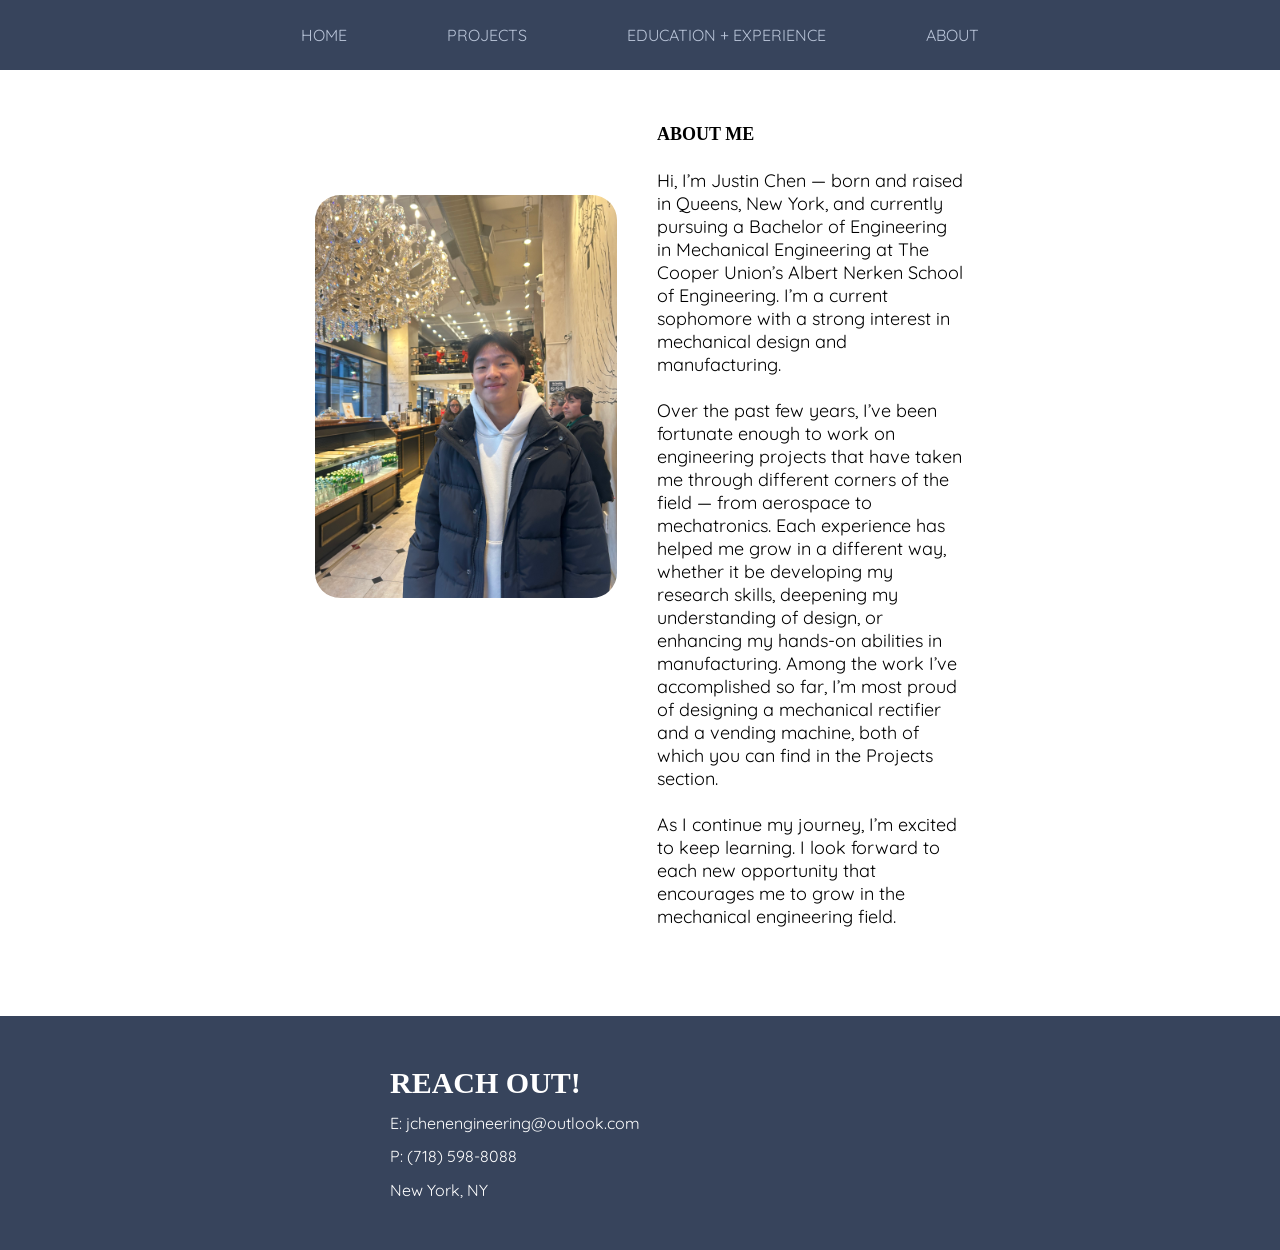
==== pages/about-me.html @ e2fb0d9d "portfolio" ====
<!DOCTYPE html>
<html lang="en">
    <head>
        <link rel="preconnect" href="https://fonts.googleapis.com">
        <link rel="preconnect" href="https://fonts.gstatic.com" crossorigin>
        <link href="https://fonts.googleapis.com/css2?family=Quicksand:wght@400&display=swap" rel="stylesheet">

        
        <link rel="preconnect" href="https://fonts.googleapis.com">
        <link rel="preconnect" href="https://fonts.gstatic.com" crossorigin>
        <link href="https://fonts.google.com/share?selection.family=Gelasio:ital,wght@0,400..700;1,400..700|Inter:ital,opsz,wght@0,14..32,100..900;1,14..32,100..900" rel="stylesheet">
        
        <link rel="stylesheet" href="../style.css">

        <meta charset="UTF-8">
        <meta name="viewport" content="width=device-width, initial-scale=1.0">

        <title>About | Justin Chen</title>
    </head>

    <body>
        <nav>
            <a href="../index.html">HOME</a>
            <a href="projects.html">PROJECTS</a>
            <a href="../#education-experience">EDUCATION + EXPERIENCE</a>
            <a href="about-me.html">ABOUT</a>
        </nav>

        <section class="container">
            <section class="about-me">
                <img class="about-me-image" src="../images/about-me-image.jpg" alt="About Me Selfie!" width="302" height="403">

                <section class="about-me-text">
                <h1>ABOUT ME</h1>
                <p>Hi, I’m Justin Chen — born and raised in Queens, New York, and currently pursuing a Bachelor of Engineering in Mechanical Engineering at The Cooper Union’s Albert Nerken School of Engineering. I’m a current sophomore with a strong interest in mechanical design and manufacturing.
                <br><br>
                Over the past few years, I’ve been fortunate enough to work on engineering projects that have taken me through different corners of the field — from aerospace to mechatronics. Each experience has helped me grow in a different way, whether it be developing my research skills, deepening my understanding of design, or enhancing my hands-on abilities in manufacturing. Among the work I’ve accomplished so far, I’m most proud of designing a mechanical rectifier and a vending machine, both of which you can find in the Projects section.
                <br><br>
                As I continue my journey, I’m excited to keep learning. I look forward to each new opportunity that encourages me to grow in the mechanical engineering field.</p>
                </section>
            </section>
        </section>

        <footer>
            <div class="container-footer">
                <h3 class="reach-out">REACH OUT!</h3>
                <p>E: jchenengineering@outlook.com</p>
                <p>P: (718) 598-8088</p>
                <p>New York, NY</p>
            </div>
        </footer>
    </body>
</html>
---- style.css ----
/*page structure (font, body, navigation, footer)*/
html {
    scroll-behavior: smooth;
}

.quicksand-300 {
    font-family: "Quicksand", sans-serif;
    font-optical-sizing: auto;
    font-weight: 400;
    font-style: normal;
}

body {
    margin: 0px;
    padding: 0px;
}

.container {
    max-width: 650px;
    margin: 0 auto;
    padding-left: 20px;
    padding-right: 20px;
    margin-bottom: 70px;
}

nav {
    margin: 0px;
    padding: 25px;
    background-color: #37445c;
    font-family: "Quicksand", sans-serif;

    display: flex;
    justify-content: center;
    gap: 100px;
}

footer {
    background-color: #37445c;
    color: white;
    padding-top: 30px;
    padding-bottom: 30px;
}

.container-footer {
    max-width: 500px;
    margin: 20px auto;
    padding-left: 20px;
    padding-right: 20px;
    padding-top: 0;
    padding-bottom: 0;
    line-height: 1.1;
}

.reach-out {
    font-size: 30px;
    margin-top: 0px;
    margin-bottom: 0px;
}

/*content structure (paragraphs, headings, etc.)*/
p {
    font-family: "Quicksand", sans-serif;
}

h1 {
    font-family: "Gelasio", serif;
}

a,
a:visited,
a:link {
    color: #b8c3d7;
    text-decoration: none;
}

a:hover {
    color: white;
    text-decoration: underline;
}

ul {
    font-family: "Quicksand", sans-serif;
    margin-top: 0px;
    margin-bottom: 0px;
    padding-top: 0px;
    padding-left: 22px;
}

li {
    font-family: "Quicksand", sans-serif;
    margin-top: 0px;
    margin-bottom: 0px;
    padding-top: 0px;
    padding-left: 0px;
}

.indent {
    margin-left: 20px;
    margin-top: 0px;
    margin-bottom: 10px;
}

/*home page*/
.home {
    background-image: url("images/home-background.jpg");
    background-size: cover;
    padding-top: 50px;
    padding-bottom: 200px;
}

.contact-card {
    background-color: white;
    color: #37445c;
    max-width: 350px;
    margin: 0 auto;
    padding-top: 25px;
    padding-bottom: 20px;
    text-align: center;
}

.home > .heading {
    color: white;
}

.profile-picture {
    width: 200px; 
    height: 200px;
    object-fit: cover;
    border-radius: 50%;
}

/*projects on home page*/
.projects {
    background-color: #37445c;
    color: white;
    padding-top: 70px;
    padding-bottom: 70px;
}

/*education + experiences on home page*/
#education-experience {
    background-color: white;
    color: black;
    padding-top: 70px;
    padding-bottom: 70px;
}

.timeline {
    border-left: 2px solid #000000;
    height: 50%;
    padding-left: 20px;
    font-size: 14px;
    line-height: 1.65;
    padding-bottom: 0px;
}

.timeline-cooper, .timeline-aviation, .timeline-molex, .timeline-penguineering-college, .timeline-loisaida, .timeline-amt, .timeline-penguineering-highschool {
    font-family: "Quicksand", sans-serif;
    margin-bottom: 0px;
    padding-bottom: 0px
}

/*about me page*/
.about-me-container {
    max-width: 1000px;
    margin: 0 auto;
    padding-left: 20px;
    padding-right: 20px;
    margin-bottom: 50px;
}

.about-me {
    font-size: 18px;
    display: flex;
    gap: 40px;
    padding-top: 30px;
}

.about-me-image {
    border-radius: 25px;
    margin-top: 95px;
}
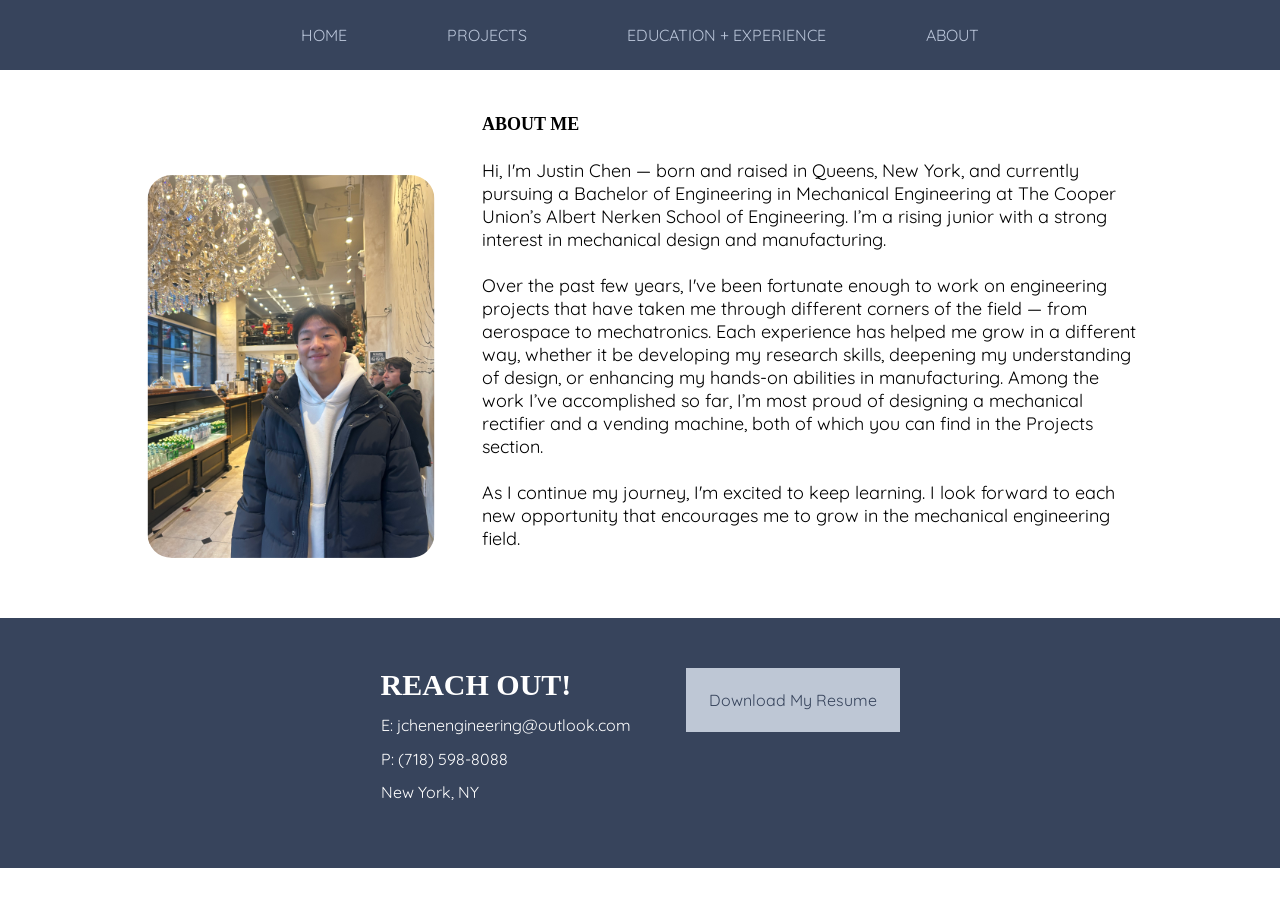
==== commit 3c2c3938: "updated website 6/26" ====
--- a/pages/about-me.html
+++ b/pages/about-me.html
@@ -26,27 +26,35 @@
             <a href="about-me.html">ABOUT</a>
         </nav>
 
-        <section class="container">
+        <section class="about-me-container">
             <section class="about-me">
                 <img class="about-me-image" src="../images/about-me-image.jpg" alt="About Me Selfie!" width="302" height="403">
 
                 <section class="about-me-text">
                 <h1>ABOUT ME</h1>
-                <p>Hi, I’m Justin Chen — born and raised in Queens, New York, and currently pursuing a Bachelor of Engineering in Mechanical Engineering at The Cooper Union’s Albert Nerken School of Engineering. I’m a current sophomore with a strong interest in mechanical design and manufacturing.
+                <p>Hi, I'm Justin Chen — born and raised in Queens, New York, and currently pursuing a Bachelor of Engineering in Mechanical Engineering at The Cooper Union’s Albert Nerken School of Engineering. I’m a rising junior with a strong interest in mechanical design and manufacturing.
                 <br><br>
-                Over the past few years, I’ve been fortunate enough to work on engineering projects that have taken me through different corners of the field — from aerospace to mechatronics. Each experience has helped me grow in a different way, whether it be developing my research skills, deepening my understanding of design, or enhancing my hands-on abilities in manufacturing. Among the work I’ve accomplished so far, I’m most proud of designing a mechanical rectifier and a vending machine, both of which you can find in the Projects section.
+                Over the past few years, I've been fortunate enough to work on engineering projects that have taken me through different corners of the field — from aerospace to mechatronics. Each experience has helped me grow in a different way, whether it be developing my research skills, deepening my understanding of design, or enhancing my hands-on abilities in manufacturing. Among the work I’ve accomplished so far, I’m most proud of designing a mechanical rectifier and a vending machine, both of which you can find in the Projects section.
                 <br><br>
-                As I continue my journey, I’m excited to keep learning. I look forward to each new opportunity that encourages me to grow in the mechanical engineering field.</p>
+                As I continue my journey, I'm excited to keep learning. I look forward to each new opportunity that encourages me to grow in the mechanical engineering field.</p>
                 </section>
             </section>
         </section>
 
         <footer>
             <div class="container-footer">
-                <h3 class="reach-out">REACH OUT!</h3>
-                <p>E: jchenengineering@outlook.com</p>
-                <p>P: (718) 598-8088</p>
-                <p>New York, NY</p>
+                
+                <div class="footer-text">
+                    <h3 class="reach-out">REACH OUT!</h3>
+                    <p>E: jchenengineering@outlook.com</p>
+                    <p>P: (718) 598-8088</p>
+                    <p>New York, NY</p>
+                </div>
+                
+                <div class="footer-graphics">
+                    <button class="download-my-resume-button" type="button">Download My Resume</button>
+                </div>
+
             </div>
         </footer>
     </body>
--- a/style.css
+++ b/style.css
@@ -42,13 +42,13 @@
 }
 
 .container-footer {
-    max-width: 500px;
+    max-width: 700px;
     margin: 20px auto;
-    padding-left: 20px;
-    padding-right: 20px;
-    padding-top: 0;
-    padding-bottom: 0;
     line-height: 1.1;
+
+    display: flex;
+    justify-content: center;
+    gap: 55px;
 }
 
 .reach-out {
@@ -104,22 +104,37 @@
 .home {
     background-image: url("images/home-background.jpg");
     background-size: cover;
-    padding-top: 50px;
+    padding-top: 100px;
     padding-bottom: 200px;
+
+    display: flex;
+    flex-direction: row-reverse;
+    justify-content: center;
+    gap: 80px;
 }
 
 .contact-card {
-    background-color: white;
+    background-color: #f1f1f1;
     color: #37445c;
-    max-width: 350px;
-    margin: 0 auto;
-    padding-top: 25px;
-    padding-bottom: 20px;
+    margin: 50 auto;
+    width: 350px;
+    padding-top: 35px;
+    padding-bottom: 70px;
     text-align: center;
 }
 
 .home > .heading {
     color: white;
+    line-height: 0;
+    align-content: center;
+}
+
+.heading h3 {
+    font-size: 110px;
+}
+
+.heading h4 {
+    font-size: 30px;
 }
 
 .profile-picture {
@@ -127,6 +142,24 @@
     height: 200px;
     object-fit: cover;
     border-radius: 50%;
+}
+
+.download-my-resume-button {
+    border: none;
+    background-color: #bec7d5;
+    color: #37445c;
+
+    padding-left: 23px;
+    padding-right: 23px;
+    padding-top: 22px;
+    padding-bottom: 22px;
+
+    font-family: "Quicksand", sans-serif;
+    font-size: 16px;
+}
+
+.download-my-resume-text {
+    font-size: 20px;
 }
 
 /*projects on home page*/
@@ -160,6 +193,84 @@
     padding-bottom: 0px
 }
 
+.timeline > div {
+    position: relative; 
+}
+
+.timeline > div::before {         /*the dot*/
+    content: '';
+    position: absolute;
+    width: 9px;
+    height: 9px;
+    background-color: #000000;
+    border-radius: 50%;
+
+    left: -25.5px;
+    top: 30px; 
+}
+
+/*projects page*/
+h2 {
+    font-family: "Quicksand", sans-serif;
+}
+
+.projects-mechanical-rectifier {
+    padding-top: 50px;
+    padding-bottom: 35px;
+    border-bottom: 1px solid gray;
+}
+
+.projects-scale {
+    padding-top: 35px;
+    padding-bottom: 35px;
+    border-bottom: 1px solid gray;
+}
+
+.projects-vending-machine {
+    padding-top: 35px;
+    padding-bottom: 35px;
+}
+
+.projects-mechanical-rectifier-flexbox {
+    display: flex;
+    gap: 25px;
+    line-height: 1.5;
+    align-items: center;
+}
+
+.projects-mechanical-rectifier-picture {
+    max-width: 40%;
+    height: auto;
+    border-radius: 15px;
+}
+
+.projects-scale-flexbox {
+    display: flex;
+    flex-direction: row-reverse;
+    gap: 25px;
+    line-height: 1.5;
+    align-items: center;
+}
+
+.projects-scale-picture {
+    max-width: 50%;
+    height: 50%;
+    border-radius: 15px;
+}
+
+.projects-vending-machine-flexbox {
+    display: flex;
+    gap: 25px;
+    line-height: 1.5;
+    align-items: center;
+}
+
+.projects-vending-machine-picture {
+    padding-top: 20px;
+    max-width: 40%;
+    height: auto;
+}
+
 /*about me page*/
 .about-me-container {
     max-width: 1000px;
@@ -173,10 +284,11 @@
     font-size: 18px;
     display: flex;
     gap: 40px;
-    padding-top: 30px;
+    padding-top: 20px;
 }
 
 .about-me-image {
     border-radius: 25px;
-    margin-top: 95px;
+    margin-top: 75px;
+    scale: 95%;
 }
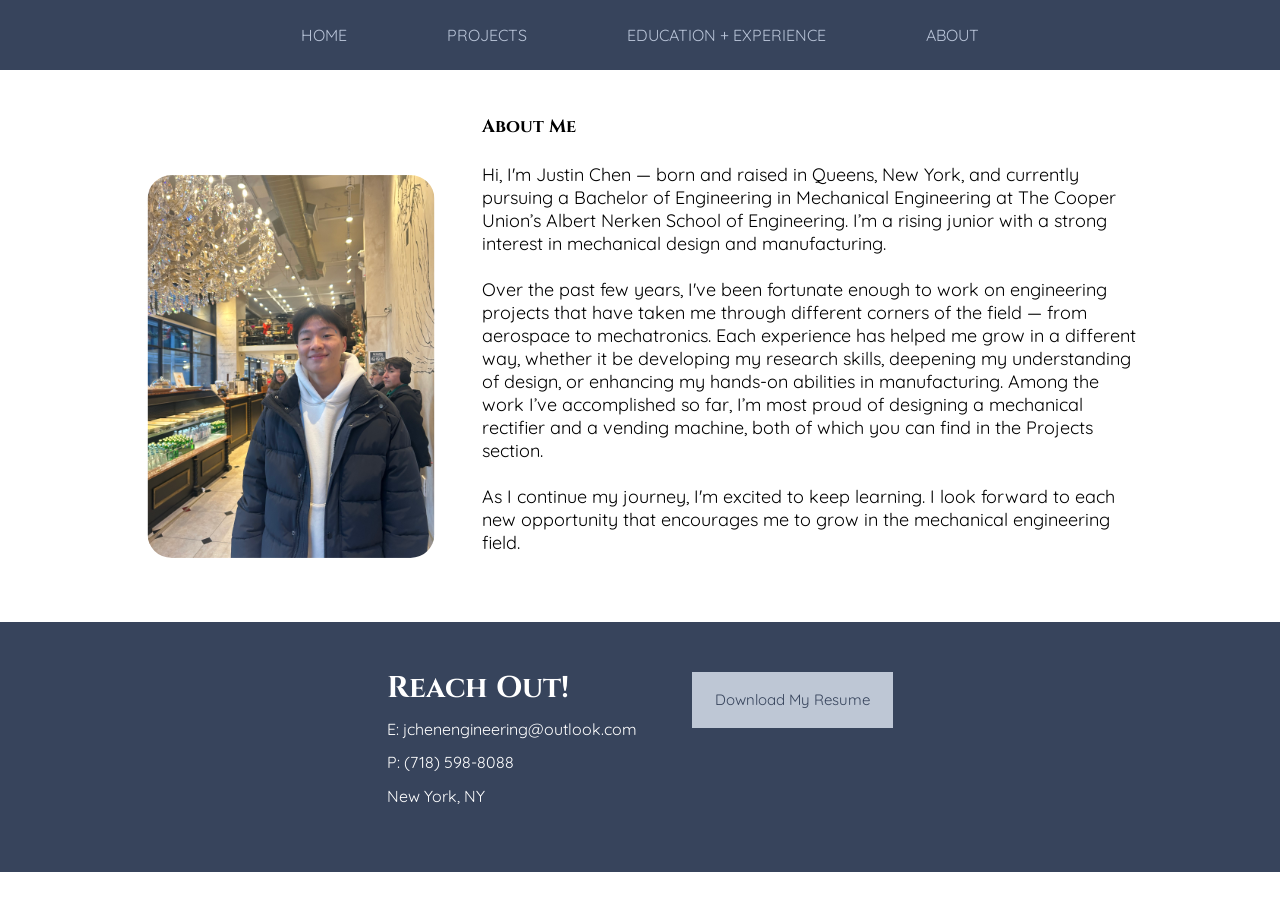
==== commit d7753dbf: "updated website 6/26 end of day" ====
--- a/pages/about-me.html
+++ b/pages/about-me.html
@@ -1,21 +1,15 @@
 <!DOCTYPE html>
 <html lang="en">
     <head>
+        <meta charset="UTF-8">
+        <meta name="viewport" content="width=device-width, initial-scale=1.0">
+        <title>About | Justin Chen</title>
+
         <link rel="preconnect" href="https://fonts.googleapis.com">
         <link rel="preconnect" href="https://fonts.gstatic.com" crossorigin>
-        <link href="https://fonts.googleapis.com/css2?family=Quicksand:wght@400&display=swap" rel="stylesheet">
-
-        
-        <link rel="preconnect" href="https://fonts.googleapis.com">
-        <link rel="preconnect" href="https://fonts.gstatic.com" crossorigin>
-        <link href="https://fonts.google.com/share?selection.family=Gelasio:ital,wght@0,400..700;1,400..700|Inter:ital,opsz,wght@0,14..32,100..900;1,14..32,100..900" rel="stylesheet">
+        <link href="https://fonts.googleapis.com/css2?family=Bodoni+Moda:opsz,wght@6..96,400&family=Cinzel&family=Fira+Sans+Condensed&family=Libre+Baskerville&family=Quicksand:wght@300&display=swap" rel="stylesheet">
         
         <link rel="stylesheet" href="../style.css">
-
-        <meta charset="UTF-8">
-        <meta name="viewport" content="width=device-width, initial-scale=1.0">
-
-        <title>About | Justin Chen</title>
     </head>
 
     <body>
@@ -31,7 +25,7 @@
                 <img class="about-me-image" src="../images/about-me-image.jpg" alt="About Me Selfie!" width="302" height="403">
 
                 <section class="about-me-text">
-                <h1>ABOUT ME</h1>
+                <h1>About Me</h1>
                 <p>Hi, I'm Justin Chen — born and raised in Queens, New York, and currently pursuing a Bachelor of Engineering in Mechanical Engineering at The Cooper Union’s Albert Nerken School of Engineering. I’m a rising junior with a strong interest in mechanical design and manufacturing.
                 <br><br>
                 Over the past few years, I've been fortunate enough to work on engineering projects that have taken me through different corners of the field — from aerospace to mechatronics. Each experience has helped me grow in a different way, whether it be developing my research skills, deepening my understanding of design, or enhancing my hands-on abilities in manufacturing. Among the work I’ve accomplished so far, I’m most proud of designing a mechanical rectifier and a vending machine, both of which you can find in the Projects section.
@@ -45,14 +39,14 @@
             <div class="container-footer">
                 
                 <div class="footer-text">
-                    <h3 class="reach-out">REACH OUT!</h3>
+                    <h5 class="reach-out">Reach Out!</h5>
                     <p>E: jchenengineering@outlook.com</p>
                     <p>P: (718) 598-8088</p>
                     <p>New York, NY</p>
                 </div>
                 
                 <div class="footer-graphics">
-                    <button class="download-my-resume-button" type="button">Download My Resume</button>
+                    <a href="../files/Justin_Chen_Resume_serif.pdf" class="download-my-resume-button" download>Download My Resume</a>
                 </div>
 
             </div>
--- a/style.css
+++ b/style.css
@@ -3,11 +3,38 @@
     scroll-behavior: smooth;
 }
 
-.quicksand-300 {
+.quicksand-regular {
     font-family: "Quicksand", sans-serif;
     font-optical-sizing: auto;
     font-weight: 400;
     font-style: normal;
+}
+
+.libre-baskerville-regular {
+  font-family: "Libre Baskerville", serif;
+  font-optical-sizing: auto;
+  font-weight: 400;
+  font-style: normal;
+}
+
+.bodoni-moda-regular {
+  font-family: "Bodoni Moda", serif;
+  font-optical-sizing: auto;
+  font-weight: 400;
+  font-style: normal;
+}
+
+.fira-sans-regular {
+  font-family: "Fira Sans Condensed", sans-serif;
+  font-weight: 400;
+  font-style: normal;
+}
+
+.cinzel-regular {
+  font-family: "Cinzel", serif;
+  font-optical-sizing: auto;
+  font-weight: 400;
+  font-style: normal;   
 }
 
 body {
@@ -52,6 +79,7 @@
 }
 
 .reach-out {
+    font-family: "Cinzel", serif;
     font-size: 30px;
     margin-top: 0px;
     margin-bottom: 0px;
@@ -63,7 +91,7 @@
 }
 
 h1 {
-    font-family: "Gelasio", serif;
+    font-family: "Cinzel", serif;
 }
 
 a,
@@ -123,6 +151,10 @@
     text-align: center;
 }
 
+.contact-card p {
+    font-family: "Bodoni Moda", serif;
+}
+
 .home > .heading {
     color: white;
     line-height: 0;
@@ -130,10 +162,12 @@
 }
 
 .heading h3 {
-    font-size: 110px;
+    font-family: "Libre Baskerville", serif;
+    font-size: 80px;
 }
 
 .heading h4 {
+    font-family: "Fira Sans Condensed", sans-serif;
     font-size: 30px;
 }
 
@@ -144,18 +178,30 @@
     border-radius: 50%;
 }
 
-.download-my-resume-button {
+a.download-my-resume-button {
     border: none;
     background-color: #bec7d5;
     color: #37445c;
 
     padding-left: 23px;
     padding-right: 23px;
-    padding-top: 22px;
-    padding-bottom: 22px;
-
-    font-family: "Quicksand", sans-serif;
-    font-size: 16px;
+    padding-top: 20px;
+    padding-bottom: 20px;
+
+    font-family: "Quicksand", sans-serif;
+    font-size: 15px;
+
+    cursor: pointer;
+    transition: background-color 0.3s ease;
+
+    display: inline-block;
+    text-decoration: none;
+}
+
+.download-my-resume-button:hover {
+    background-color: #a6acb8;
+    color: #37445c;
+    text-decoration: none;
 }
 
 .download-my-resume-text {
@@ -271,6 +317,10 @@
     height: auto;
 }
 
+a.projects-mechanical-rectifier, a.projects-scale, a.projects-vending-machine {
+    color: aqua;
+}
+
 /*about me page*/
 .about-me-container {
     max-width: 1000px;
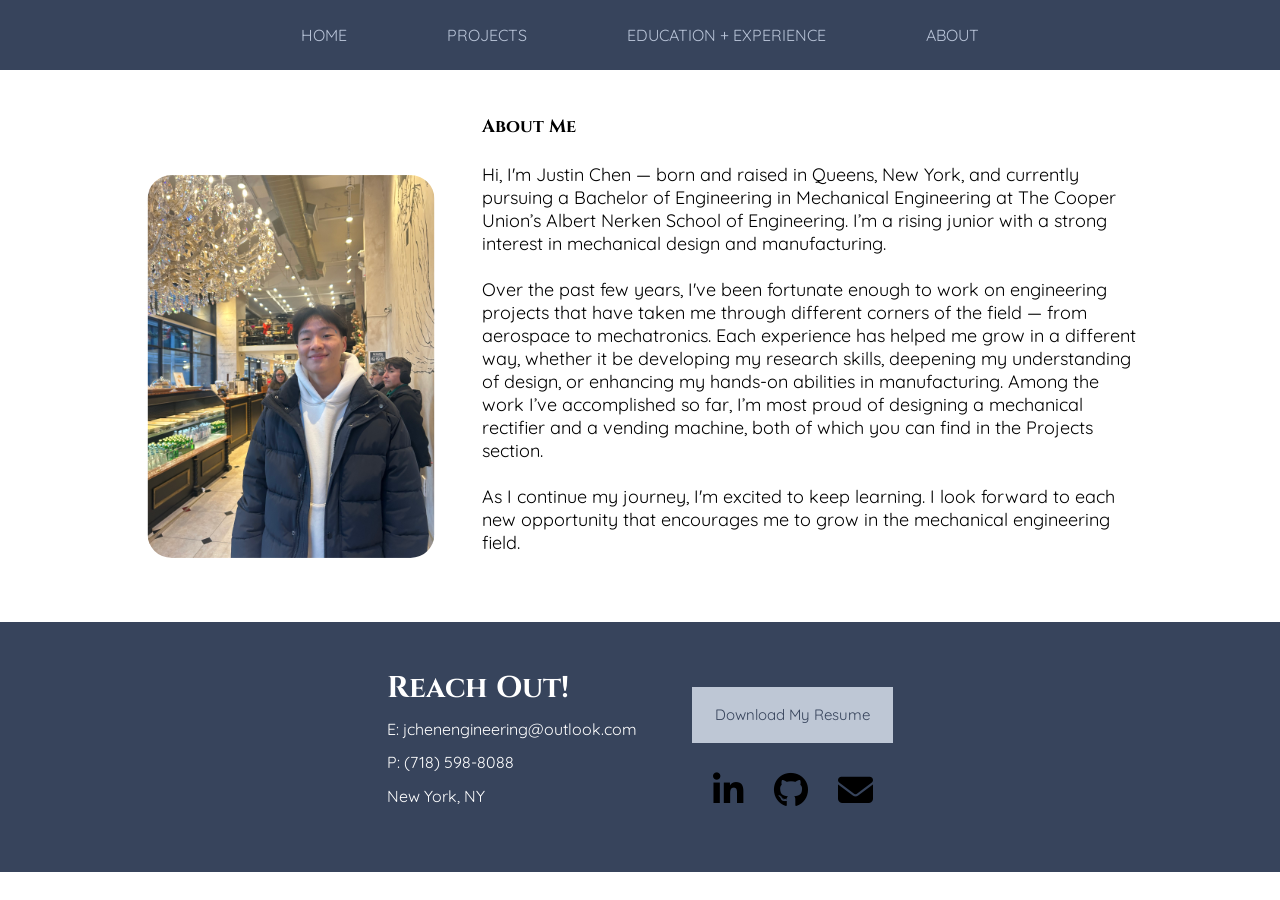
==== commit efb4e5af: "update to portfolio 7/1" ====
--- a/pages/about-me.html
+++ b/pages/about-me.html
@@ -8,6 +8,8 @@
         <link rel="preconnect" href="https://fonts.googleapis.com">
         <link rel="preconnect" href="https://fonts.gstatic.com" crossorigin>
         <link href="https://fonts.googleapis.com/css2?family=Bodoni+Moda:opsz,wght@6..96,400&family=Cinzel&family=Fira+Sans+Condensed&family=Libre+Baskerville&family=Quicksand:wght@300&display=swap" rel="stylesheet">
+
+        <link rel="stylesheet" href="https://cdnjs.cloudflare.com/ajax/libs/font-awesome/6.4.0/css/all.min.css">
         
         <link rel="stylesheet" href="../style.css">
     </head>
@@ -46,8 +48,19 @@
                 </div>
                 
                 <div class="footer-graphics">
-                    <a href="../files/Justin_Chen_Resume_serif.pdf" class="download-my-resume-button" download>Download My Resume</a>
-                </div>
+                    <a href="files/Justin_Chen_Resume_serif.pdf" class="download-my-resume-button" download>Download My Resume</a>
+
+                    <div class="social-graphics-footer">
+                        <a href="https://www.linkedin.com/in/jchenengineering/" target="_blank">
+                            <i class="fa-brands fa-linkedin-in"></i>
+                        </a>
+                        <a href="https://github.com/JChenEngineering">
+                            <i class="fa-brands fa-github"></i>
+                        </a>
+                        <a href="mailto:jchenengineering@outlook.com">
+                            <i class="fa-solid fa-envelope"></i>
+                        </a>
+                    </div>
 
             </div>
         </footer>
--- a/style.css
+++ b/style.css
@@ -56,6 +56,10 @@
     background-color: #37445c;
     font-family: "Quicksand", sans-serif;
 
+    position: sticky;
+    top: 0;
+    z-index: 1000;
+
     display: flex;
     justify-content: center;
     gap: 100px;
@@ -85,6 +89,30 @@
     margin-bottom: 0px;
 }
 
+.footer-graphics {
+    padding-top: 15px;
+}
+
+.social-graphics-footer {
+    display: flex;
+    justify-content: center;
+    gap: 30px;
+}
+
+.footer-graphics > .social-graphics-footer a {
+    color: #000000;
+    font-size: 35px;
+
+    cursor: pointer;
+    transition: background-color 2s ease;
+
+    padding-top: 30px;
+}
+
+.social-graphics-footer a:hover {
+    color: #9b9696;
+}
+
 /*content structure (paragraphs, headings, etc.)*/
 p {
     font-family: "Quicksand", sans-serif;
@@ -132,7 +160,8 @@
 .home {
     background-image: url("images/home-background.jpg");
     background-size: cover;
-    padding-top: 100px;
+    background-attachment: fixed;
+    padding-top: 80px;
     padding-bottom: 200px;
 
     display: flex;
@@ -147,12 +176,36 @@
     margin: 50 auto;
     width: 350px;
     padding-top: 35px;
-    padding-bottom: 70px;
+    padding-bottom: 60px;
     text-align: center;
 }
 
 .contact-card p {
+    color: #4e4c4c;
+    font-size: 16px;
+    line-height: .8;
     font-family: "Bodoni Moda", serif;
+}
+
+.social-graphics {
+    display: flex;
+    justify-content: center;
+    gap: 27px;
+
+    padding-top: 5px;
+    padding-bottom: 5px;
+}
+
+.social-graphics a {
+    color:#4e4c4c;
+    font-size: 35px;
+
+    cursor: pointer;
+    transition: background-color 2s ease;
+}
+
+.social-graphics a:hover {
+    color: #a6acb8;
 }
 
 .home > .heading {
@@ -176,6 +229,8 @@
     height: 200px;
     object-fit: cover;
     border-radius: 50%;
+
+    padding-bottom: 5px;
 }
 
 a.download-my-resume-button {
@@ -192,7 +247,7 @@
     font-size: 15px;
 
     cursor: pointer;
-    transition: background-color 0.3s ease;
+    transition: background-color 0.5s ease;
 
     display: inline-block;
     text-decoration: none;
@@ -319,7 +374,7 @@
 
 a.projects-mechanical-rectifier, a.projects-scale, a.projects-vending-machine {
     color: aqua;
-}
+} /*NEED TO FIGURE OUT LINK COLOR ON PROJECTS PAGE*/
 
 /*about me page*/
 .about-me-container {
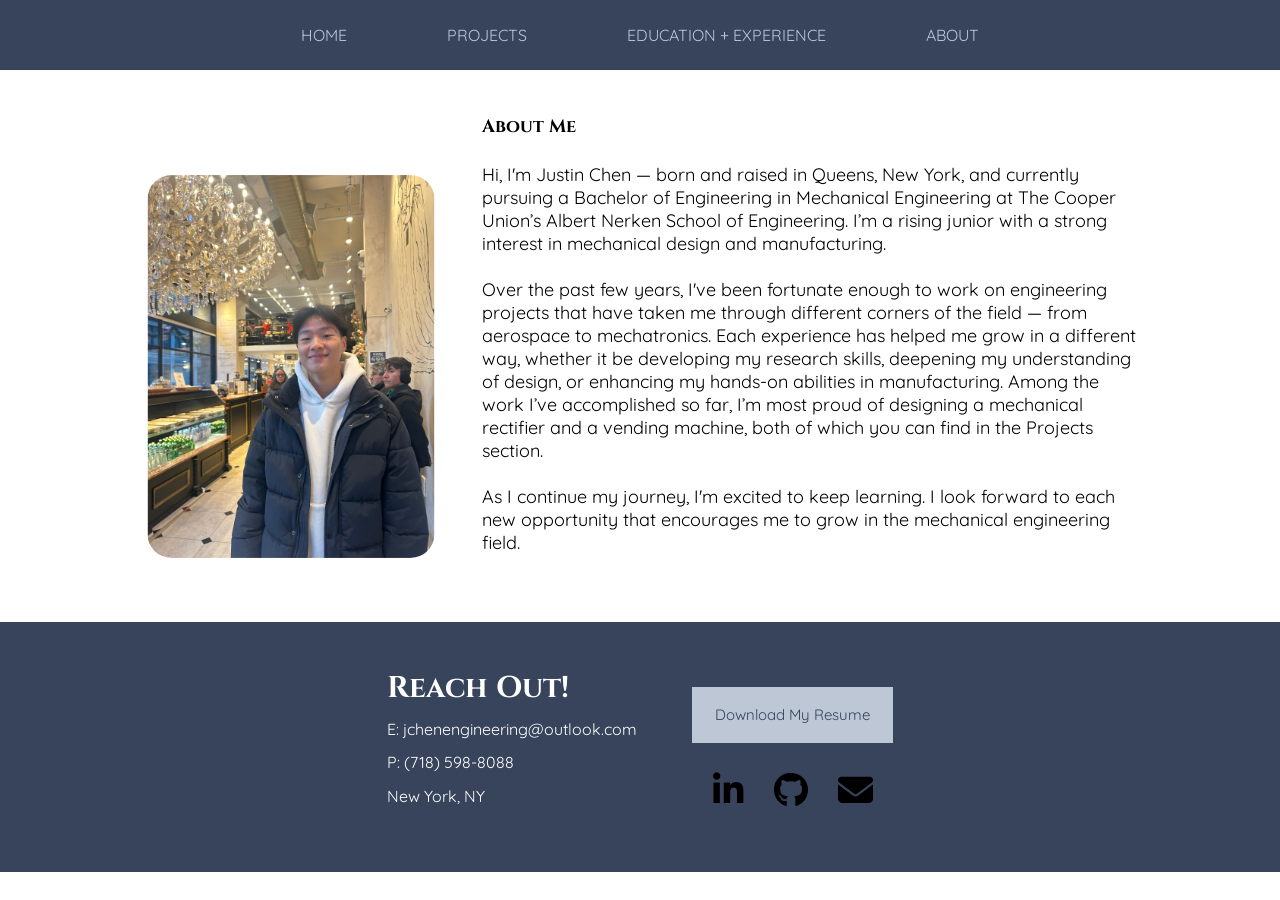
==== commit 108ad6d6: "resume update 7/30" ====
--- a/pages/about-me.html
+++ b/pages/about-me.html
@@ -48,13 +48,13 @@
                 </div>
                 
                 <div class="footer-graphics">
-                    <a href="files/Justin_Chen_Resume_serif.pdf" class="download-my-resume-button" download>Download My Resume</a>
+                    <a href="files/Justin_Chen_Resume.pdf" class="download-my-resume-button" download>Download My Resume</a>
 
                     <div class="social-graphics-footer">
                         <a href="https://www.linkedin.com/in/jchenengineering/" target="_blank">
                             <i class="fa-brands fa-linkedin-in"></i>
                         </a>
-                        <a href="https://github.com/JChenEngineering">
+                        <a href="https://github.com/JChenEngineering" target="_blank">
                             <i class="fa-brands fa-github"></i>
                         </a>
                         <a href="mailto:jchenengineering@outlook.com">
--- a/style.css
+++ b/style.css
@@ -125,7 +125,7 @@
 a,
 a:visited,
 a:link {
-    color: #b8c3d7;
+    color: #b8c7d7;
     text-decoration: none;
 }
 
@@ -178,6 +178,8 @@
     padding-top: 35px;
     padding-bottom: 60px;
     text-align: center;
+
+    box-shadow: -5px 10px 20px rgba(0, 0, 0, 1);
 }
 
 .contact-card p {
@@ -229,7 +231,6 @@
     height: 200px;
     object-fit: cover;
     border-radius: 50%;
-
     padding-bottom: 5px;
 }
 
@@ -315,6 +316,12 @@
     font-family: "Quicksand", sans-serif;
 }
 
+.projects-automated-xy-vision-stage {
+    padding-top: 50px;
+    padding-bottom: 35px;
+    border-bottom: 1px solid gray;
+}
+
 .projects-mechanical-rectifier {
     padding-top: 50px;
     padding-bottom: 35px;
@@ -332,20 +339,7 @@
     padding-bottom: 35px;
 }
 
-.projects-mechanical-rectifier-flexbox {
-    display: flex;
-    gap: 25px;
-    line-height: 1.5;
-    align-items: center;
-}
-
-.projects-mechanical-rectifier-picture {
-    max-width: 40%;
-    height: auto;
-    border-radius: 15px;
-}
-
-.projects-scale-flexbox {
+.projects-automated-xy-vision-stage-flexbox {
     display: flex;
     flex-direction: row-reverse;
     gap: 25px;
@@ -353,10 +347,31 @@
     align-items: center;
 }
 
+.projects-mechanical-rectifier-flexbox {
+    display: flex;
+    gap: 25px;
+    line-height: 1.5;
+    align-items: center;
+}
+
+.projects-mechanical-rectifier-picture {
+    max-width: 40%;
+    height: auto;
+    border-radius: 10px;
+}
+
+.projects-scale-flexbox {
+    display: flex;
+    flex-direction: row-reverse;
+    gap: 25px;
+    line-height: 1.5;
+    align-items: center;
+}
+
 .projects-scale-picture {
     max-width: 50%;
     height: 50%;
-    border-radius: 15px;
+    border-radius: 10px;
 }
 
 .projects-vending-machine-flexbox {
@@ -396,4 +411,139 @@
     border-radius: 25px;
     margin-top: 75px;
     scale: 95%;
+}
+
+/*automated xy vision stage page*/
+.automated-xy-vision-stage {
+    padding-top: 30px;
+    padding-bottom: 70px;
+
+    line-height: 1.6;
+}
+
+/*mechanical rectifier page*/
+.mechanical-rectifier {
+    padding-top: 30px;
+    padding-bottom: 70px;
+
+    line-height: 1.6;
+}
+
+.mechanical-rectifier-1 {
+    display: flex;
+}
+
+.mechanical-rectifier-videos {
+    padding-top: 30px;
+}
+
+.video-grid {
+    display: flex;
+    flex-direction: column;
+    gap: 40px;
+    padding-top: 30px;
+    padding-bottom: 30px;
+}
+
+.video-row {
+    display: flex;
+    align-items: center;
+    justify-content: center;
+    gap: 20px;
+    flex-wrap: wrap;
+
+    padding-bottom: 30px;
+}
+
+.video-container {
+    text-align: center;
+    font-family: "Quicksand", sans-serif;
+    font-size: 16px;
+    color: #000000;
+    flex: 1;
+    min-width: 250px;
+}
+
+.video-container iframe {
+    width: 100%;
+    aspect-ratio: 16 / 9;
+    border-radius: 10px;
+    border: none;
+    box-shadow: 0px 4px 10px rgba(0, 0, 0, 0.1);
+}
+
+.arrow {
+    font-size: 25px;
+    color: #4e4c4c;
+    align-self: center;
+    padding-bottom: 25px;
+}
+
+/*scale page*/
+.scale {
+    padding-top: 30px;
+    padding-bottom: 70px;
+
+    line-height: 1.6;
+}
+
+.scale-images {
+    display: flex;
+    justify-content: center;
+    gap: 50px;
+}
+
+.scale-1 {
+    display: flex;
+
+    padding-top: 20px;
+}
+
+/*vending machine page*/
+.vending-machine {
+    padding-top: 30px;
+    padding-bottom: 70px;
+
+    line-height: 1.6;
+}
+
+.vending-machine-sketches {
+    display: flex;
+    justify-content: center;
+    gap: 20px;
+}
+
+.vending-machine-schematic-image {
+    justify-content: center;    
+}
+
+.shorts-row {
+    display: flex;
+    align-items: center;
+    justify-content: center;
+    gap: 15px;
+    margin-bottom: 40px;
+    padding-top: 20px;
+    flex-wrap: wrap;
+}
+
+.shorts-container {
+    text-align: center;
+    font-family: "Quicksand", sans-serif;
+    font-size: 16px;
+    color: #000000;
+    flex: 1;
+    min-width: 140px;
+    max-width: 180px;
+}
+
+.shorts-container iframe {
+    width: 100%;
+    aspect-ratio: 9 / 16;
+    border-radius: 10px;
+    border: none !important;
+    outline: none !important;
+    padding: 0;
+    margin: 0;
+    box-shadow: 0px 4px 10px rgba(0, 0, 0, 0.1);
 }
